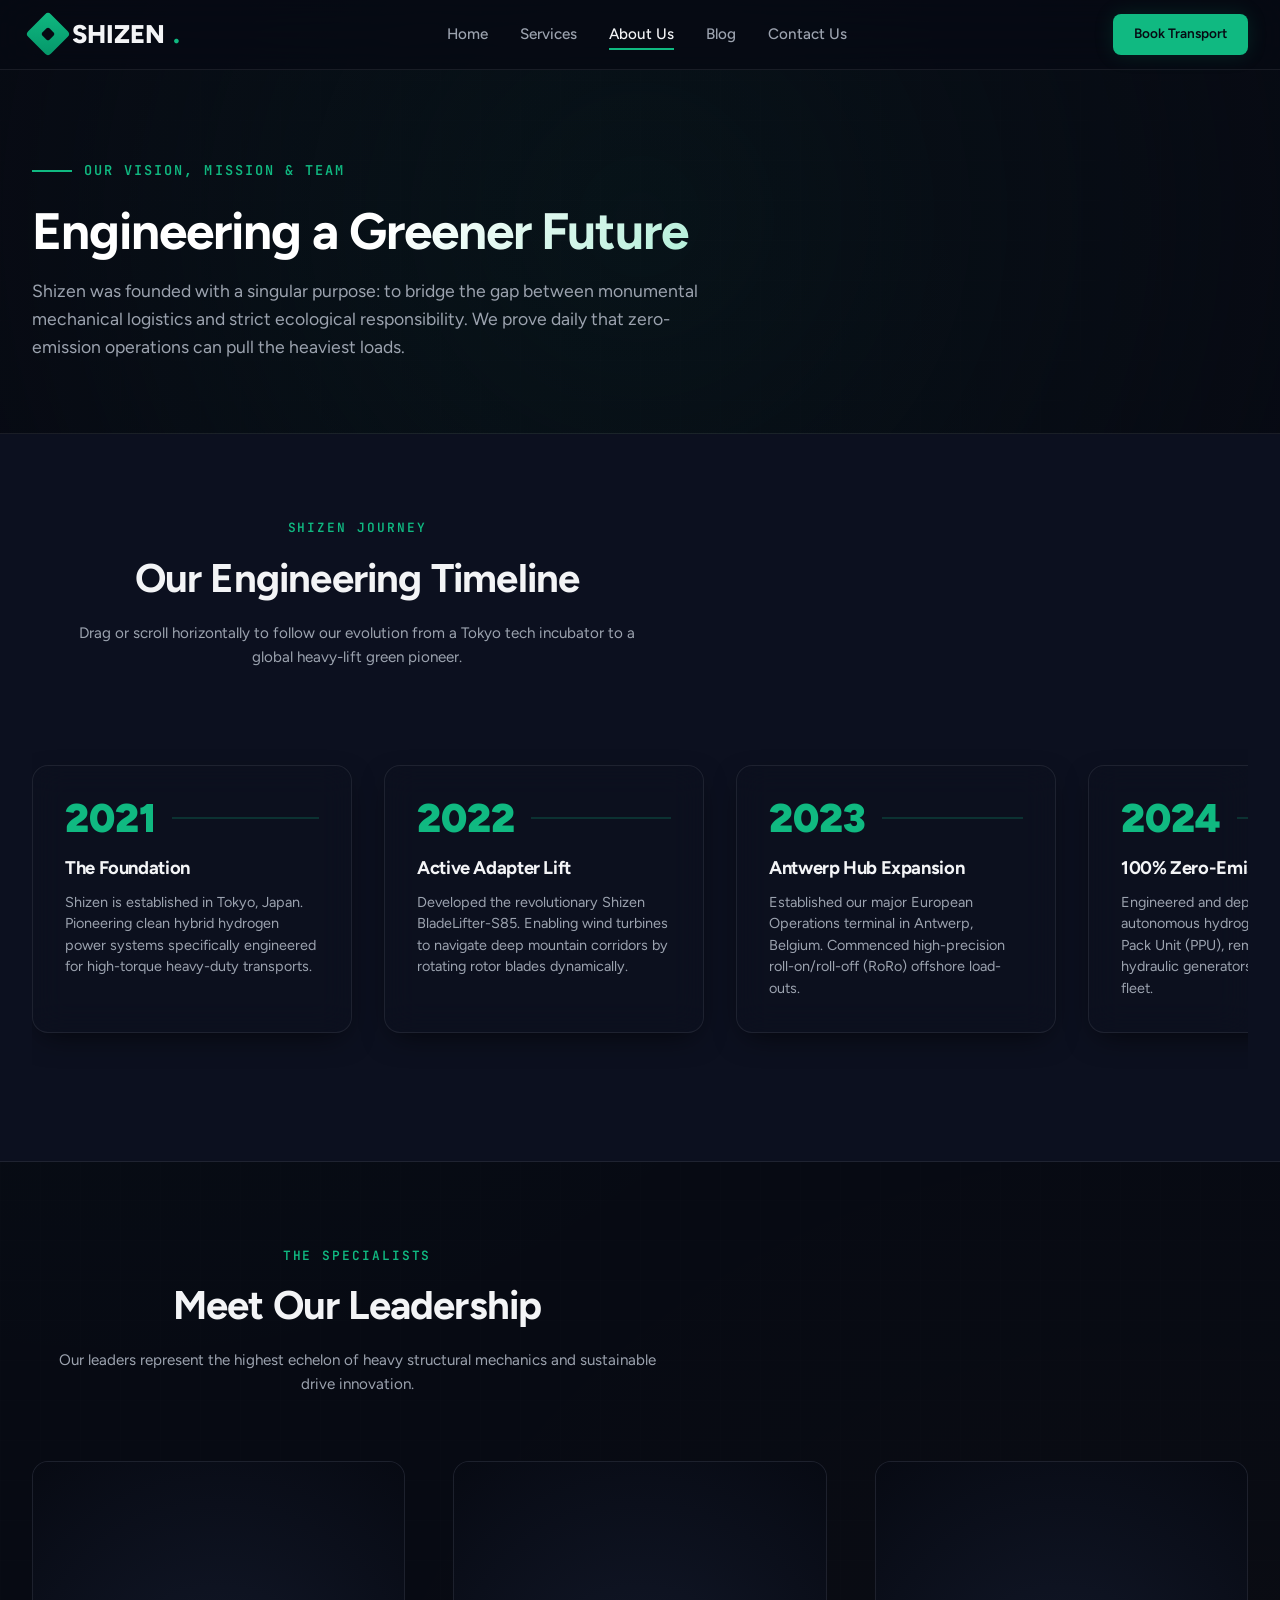
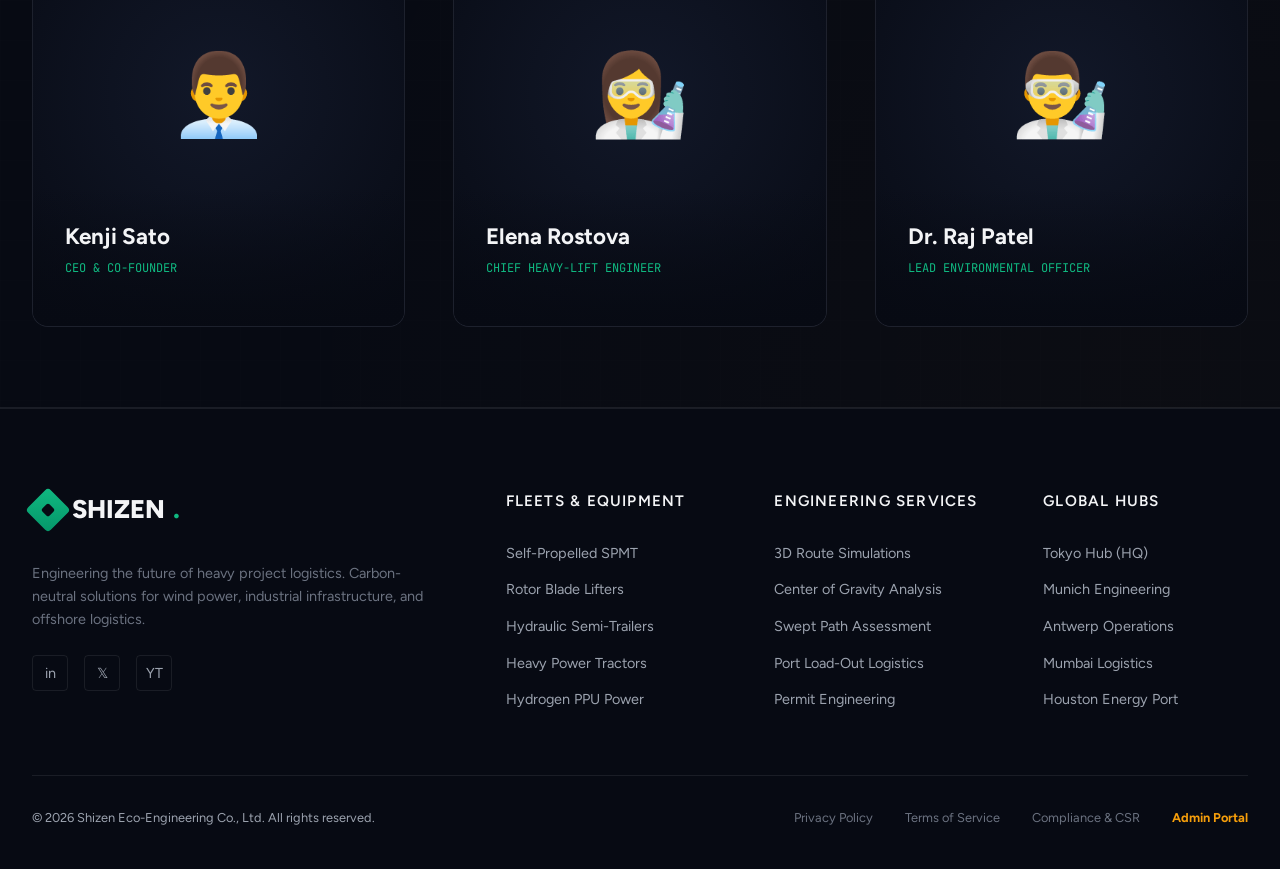
==== about.html @ d4174690 "Initial commit: Shizen Eco-Engineering Corporate Website" ====
<!DOCTYPE html>
<html lang="en">
<head>
    <meta charset="UTF-8">
    <meta name="viewport" content="width=device-width, initial-scale=1.0">
    <!-- Primary SEO Meta Tags -->
    <title>About Us | Shizen - Eco-Engineering & Heavy Logistics</title>
    <meta name="description" content="Discover the history, leadership, and sustainability milestones of Shizen. Read about our horizontal engineering timeline and our heavy-lift executive team.">
    <meta name="keywords" content="Shizen logistics history, Kenji Sato CEO, heavy-lift engineering team, sustainable transport company, timeline of logistics innovation">
    <!-- Favicon (Fallback SVG) -->
    <link rel="icon" href="data:image/svg+xml,<svg xmlns=%22http://www.w3.org/2000/svg%22 viewBox=%220 0 100 100%22><rect width=%22100%22 height=%22100%22 rx=%2220%22 fill=%22%2310b981%22/><circle cx=%2250%22 cy=%2250%22 r=%2225%22 fill=%22%23070a13%22/></svg>">
    <!-- CSS Stylesheet -->
    <link rel="stylesheet" href="styles.css">
</head>
<body>

    <!-- --- Header / Navigation --- -->
    <header id="main-header" class="scrolled">
        <div class="container">
            <a href="index.html" class="logo" id="header-logo">
                <div class="logo-icon"></div>
                SHIZEN<span>.</span>
            </a>
            
            <nav id="navbar">
                <a href="index.html" id="nav-home">Home</a>
                <a href="services.html" id="nav-services">Services</a>
                <a href="about.html" class="active" id="nav-about">About Us</a>
                <a href="blog.html" id="nav-blog">Blog</a>
                <a href="contact.html" id="nav-contact">Contact Us</a>
            </nav>
            
            <div class="nav-actions">
                <a href="contact.html" class="btn btn-primary" style="padding: 0.55rem 1.25rem; font-size: 0.85rem;" id="nav-cta-quote">Book Transport</a>
            </div>
        </div>
    </header>

    <!-- --- Sub-Page Hero Header --- -->
    <section class="page-hero">
        <div class="container">
            <div class="hero-title-prefix">
                <div class="hero-title-line"></div>
                <span>Our Vision, Mission & Team</span>
            </div>
            <h1 class="page-hero-title text-gradient-emerald">Engineering a Greener Future</h1>
            <p class="page-hero-desc">
                Shizen was founded with a singular purpose: to bridge the gap between monumental mechanical logistics and strict ecological responsibility. We prove daily that zero-emission operations can pull the heaviest loads.
            </p>
        </div>
    </section>

    <!-- --- Corporate Engineering Timeline Section --- -->
    <section class="section-bg-darker" style="padding: 5rem 0; border-bottom: 1px solid var(--border-color);">
        <div class="container">
            <div class="section-header" style="text-align: center; margin-bottom: 3rem;">
                <span class="section-pre">Shizen Journey</span>
                <h2>Our Engineering Timeline</h2>
                <p class="color-text-secondary" style="max-width: 600px; margin: 0 auto; font-size:0.95rem;">Drag or scroll horizontally to follow our evolution from a Tokyo tech incubator to a global heavy-lift green pioneer.</p>
            </div>

            <!-- Timeline wrapper -->
            <div class="timeline-container">
                
                <div class="timeline-card glass-panel">
                    <div class="timeline-year">2021</div>
                    <h4>The Foundation</h4>
                    <p class="color-text-secondary" style="font-size: 0.9rem; line-height: 1.5;">
                        Shizen is established in Tokyo, Japan. Pioneering clean hybrid hydrogen power systems specifically engineered for high-torque heavy-duty transports.
                    </p>
                </div>

                <div class="timeline-card glass-panel">
                    <div class="timeline-year">2022</div>
                    <h4>Active Adapter Lift</h4>
                    <p class="color-text-secondary" style="font-size: 0.9rem; line-height: 1.5;">
                        Developed the revolutionary Shizen BladeLifter-S85. Enabling wind turbines to navigate deep mountain corridors by rotating rotor blades dynamically.
                    </p>
                </div>

                <div class="timeline-card glass-panel">
                    <div class="timeline-year">2023</div>
                    <h4>Antwerp Hub Expansion</h4>
                    <p class="color-text-secondary" style="font-size: 0.9rem; line-height: 1.5;">
                        Established our major European Operations terminal in Antwerp, Belgium. Commenced high-precision roll-on/roll-off (RoRo) offshore load-outs.
                    </p>
                </div>

                <div class="timeline-card glass-panel">
                    <div class="timeline-year">2024</div>
                    <h4>100% Zero-Emissions PPU</h4>
                    <p class="color-text-secondary" style="font-size: 0.9rem; line-height: 1.5;">
                        Engineered and deployed a fully autonomous hydrogen-fuel-cell Power Pack Unit (PPU), removing all diesel-hydraulic generators from our SPMT fleet.
                    </p>
                </div>

                <div class="timeline-card glass-panel">
                    <div class="timeline-year">2025</div>
                    <h4>Global 3D Corridor Twin</h4>
                    <p class="color-text-secondary" style="font-size: 0.9rem; line-height: 1.5;">
                        Completed scanning and digitization of over 10,000 kilometers of heavy-haul transport routes, building a comprehensive 3D physics digital twin network.
                    </p>
                </div>

            </div>
        </div>
    </section>

    <!-- --- meet our leaders Section --- -->
    <section style="padding: 5rem 0;">
        <div class="container">
            <div class="section-header" style="text-align: center; margin-bottom: 4rem;">
                <span class="section-pre">The Specialists</span>
                <h2>Meet Our Leadership</h2>
                <p class="color-text-secondary" style="max-width: 600px; margin: 0 auto; font-size:0.95rem;">Our leaders represent the highest echelon of heavy structural mechanics and sustainable drive innovation.</p>
            </div>

            <div class="leader-grid">
                
                <!-- Leader 1: Sato -->
                <div class="leader-card">
                    <div class="leader-photo">👨‍💼</div>
                    <div class="leader-info">
                        <div class="leader-name">Kenji Sato</div>
                        <div class="leader-title">CEO & Co-Founder</div>
                        <div class="leader-bio">
                            Kenji brings over 22 years of heavy logistics expertise. Previously leading major offshore projects at Toyo Marine, he founded Shizen to revolutionize transit sustainability without sacrificing heavy payload execution power.
                        </div>
                    </div>
                </div>

                <!-- Leader 2: Rostova -->
                <div class="leader-card">
                    <div class="leader-photo">👩‍🔬</div>
                    <div class="leader-info">
                        <div class="leader-name">Elena Rostova</div>
                        <div class="leader-title">Chief Heavy-Lift Engineer</div>
                        <div class="leader-bio">
                            Elena oversees all structural integrity, stability calculations, and center of gravity audits. A graduate of Munich Technical University, she is a world-renowned authority on ballast engineering and SPMT matrix safety limits.
                        </div>
                    </div>
                </div>

                <!-- Leader 3: Patel -->
                <div class="leader-card">
                    <div class="leader-photo">👨‍🔬</div>
                    <div class="leader-info">
                        <div class="leader-name">Dr. Raj Patel</div>
                        <div class="leader-title">Lead Environmental Officer</div>
                        <div class="leader-bio">
                            Dr. Patel spearheads our zero-emission drivetrain development. Holding a PhD in electrochemistry, he designed the clean fuel cell systems that propel Shizen's modern fleet with absolute minimum carbon impact.
                        </div>
                    </div>
                </div>

            </div>
        </div>
    </section>

    <!-- --- Footer --- -->
    <footer>
        <div class="container">
            <div class="footer-grid">
                <!-- Branding column -->
                <div class="footer-brand">
                    <a href="index.html" class="logo" style="margin-bottom:0.5rem;" id="footer-logo">
                        <div class="logo-icon"></div>
                        SHIZEN<span>.</span>
                    </a>
                    <p>Engineering the future of heavy project logistics. Carbon-neutral solutions for wind power, industrial infrastructure, and offshore logistics.</p>
                    <div class="socials">
                        <a href="#" class="social-icon" aria-label="LinkedIn Account">in</a>
                        <a href="#" class="social-icon" aria-label="Twitter Account">𝕏</a>
                        <a href="#" class="social-icon" aria-label="YouTube Channel">YT</a>
                    </div>
                </div>
                
                <!-- Menu Column 1 -->
                <div class="footer-col">
                    <h4>Fleets & Equipment</h4>
                    <ul>
                        <li><a href="index.html#showroom" id="footer-link-spmt">Self-Propelled SPMT</a></li>
                        <li><a href="index.html#showroom" id="footer-link-blade">Rotor Blade Lifters</a></li>
                        <li><a href="index.html#showroom" id="footer-link-semi">Hydraulic Semi-Trailers</a></li>
                        <li><a href="index.html#showroom" id="footer-link-tractors">Heavy Power Tractors</a></li>
                        <li><a href="index.html#showroom" id="footer-link-ppus">Hydrogen PPU Power</a></li>
                    </ul>
                </div>
                
                <!-- Menu Column 2 -->
                <div class="footer-col">
                    <h4>Engineering Services</h4>
                    <ul>
                        <li><a href="index.html#simulator" id="footer-link-route">3D Route Simulations</a></li>
                        <li><a href="index.html#calculator" id="footer-link-load">Center of Gravity Analysis</a></li>
                        <li><a href="index.html#calculator" id="footer-link-swept">Swept Path Assessment</a></li>
                        <li><a href="index.html#projects" id="footer-link-case">Port Load-Out Logistics</a></li>
                        <li><a href="index.html#projects" id="footer-link-permits">Permit Engineering</a></li>
                    </ul>
                </div>
                
                <!-- Menu Column 3 -->
                <div class="footer-col">
                    <h4>Global Hubs</h4>
                    <ul>
                        <li><a href="contact.html" id="footer-link-japan">Tokyo Hub (HQ)</a></li>
                        <li><a href="contact.html" id="footer-link-germany">Munich Engineering</a></li>
                        <li><a href="contact.html" id="footer-link-belgium">Antwerp Operations</a></li>
                        <li><a href="contact.html" id="footer-link-india">Mumbai Logistics</a></li>
                        <li><a href="contact.html" id="footer-link-usa">Houston Energy Port</a></li>
                    </ul>
                </div>
            </div>
            
            <div class="footer-bottom">
                <p>&copy; 2026 Shizen Eco-Engineering Co., Ltd. All rights reserved.</p>
                <div class="footer-bottom-links">
                    <a href="#" id="footer-link-privacy">Privacy Policy</a>
                    <a href="#" id="footer-link-terms">Terms of Service</a>
                    <a href="#" id="footer-link-compliance">Compliance & CSR</a>
                    <a href="admin.html" id="footer-link-admin" style="color:var(--color-accent-orange); font-weight:bold;">Admin Portal</a>
                </div>
            </div>
        </div>
    </footer>

    <!-- JS Logic Script -->
    <script src="app.js"></script>
</body>
</html>
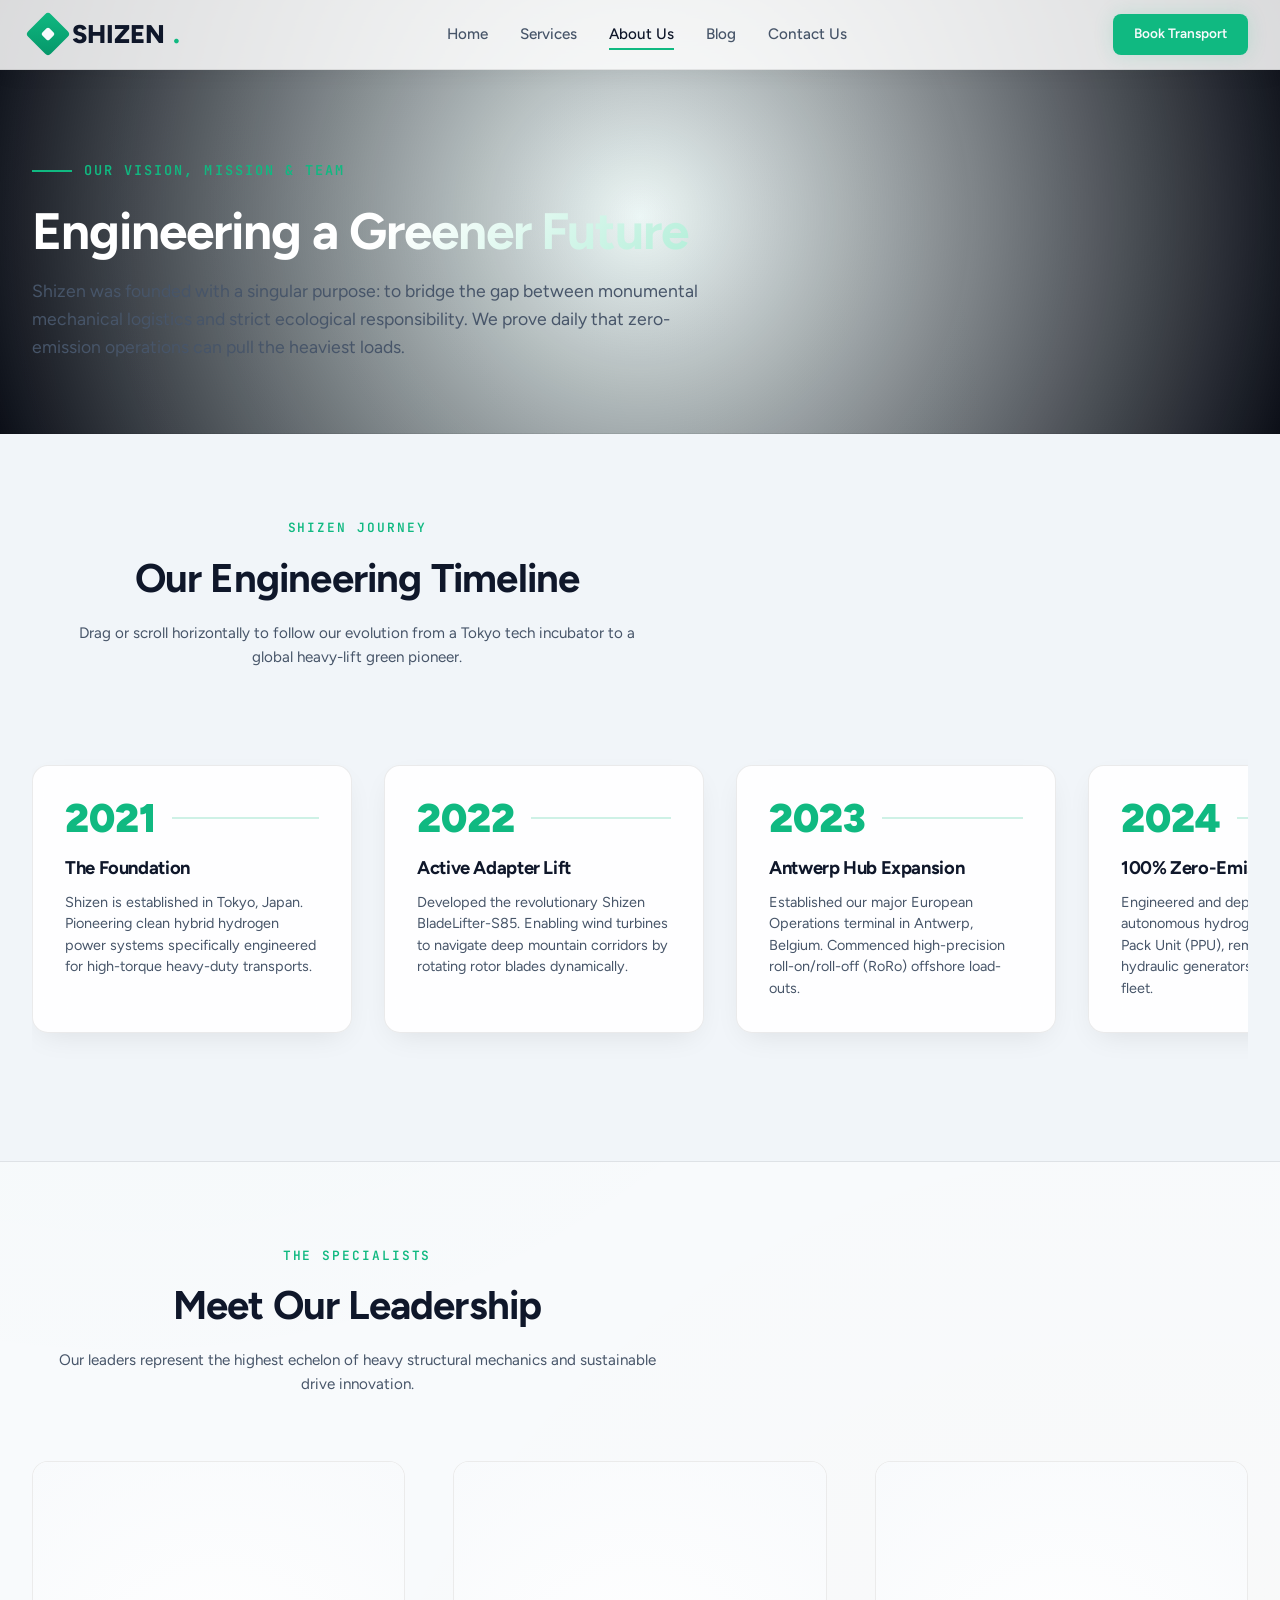
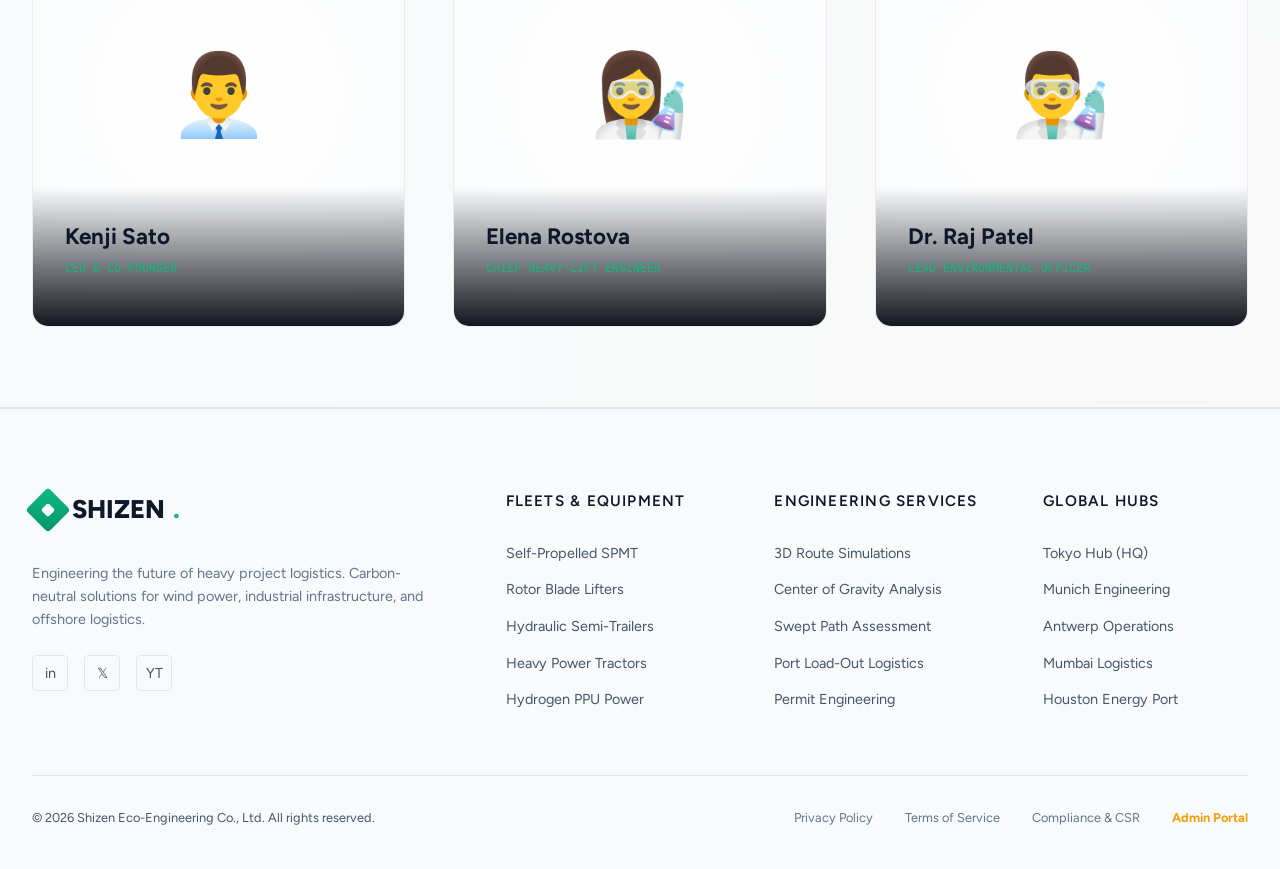
==== commit e51bed1c: "Refine light theme styling and implement mobile responsive header menu" ====
--- a/about.html
+++ b/about.html
@@ -30,6 +30,7 @@
                 <a href="contact.html" id="nav-contact">Contact Us</a>
             </nav>
             
+            <button class="mobile-menu-btn" aria-label="Toggle Menu"><span></span><span></span><span></span></button>
             <div class="nav-actions">
                 <a href="contact.html" class="btn btn-primary" style="padding: 0.55rem 1.25rem; font-size: 0.85rem;" id="nav-cta-quote">Book Transport</a>
             </div>
@@ -228,3 +229,5 @@
     <script src="app.js"></script>
 </body>
 </html>
+
+
--- a/styles.css
+++ b/styles.css
@@ -25,31 +25,31 @@
 /* --- Core Tokens & Theme Variables --- */
 :root {
     /* Color Palette */
-    --color-bg-darkest: #070a13;
-    --color-bg-darker: #0c101f;
-    --color-bg-dark: #121829;
-    --color-bg-card: rgba(12, 16, 31, 0.75);
-    --color-bg-card-hover: rgba(22, 30, 49, 0.9);
+    --color-bg-darkest: #f8fafc;
+    --color-bg-darker: #f1f5f9;
+    --color-bg-dark: #ffffff;
+    --color-bg-card: rgba(255, 255, 255, 0.9);
+    --color-bg-card-hover: rgba(248, 250, 252, 0.95);
     
     /* Branding Accents */
     --color-accent-emerald: #10b981;
-    --color-accent-emerald-glow: rgba(16, 185, 129, 0.25);
-    --color-accent-emerald-dark: #065f46;
+    --color-accent-emerald-glow: rgba(16, 185, 129, 0.15);
+    --color-accent-emerald-dark: #047857;
     
     --color-accent-orange: #f59e0b;
-    --color-accent-orange-glow: rgba(245, 158, 11, 0.25);
+    --color-accent-orange-glow: rgba(245, 158, 11, 0.15);
     
     --color-danger: #ef4444;
-    --color-danger-glow: rgba(239, 68, 68, 0.25);
+    --color-danger-glow: rgba(239, 68, 68, 0.15);
     
     /* Text Colors */
-    --color-text-primary: #f3f4f6;
-    --color-text-secondary: #9ca3af;
-    --color-text-muted: #6b7280;
-    --color-text-accent: #34d399;
+    --color-text-primary: #0f172a;
+    --color-text-secondary: #475569;
+    --color-text-muted: #64748b;
+    --color-text-accent: #059669;
     
     /* Structural Elements */
-    --border-color: rgba(255, 255, 255, 0.08);
+    --border-color: rgba(0, 0, 0, 0.08);
     --border-color-active: rgba(16, 185, 129, 0.4);
     --border-color-hazard: rgba(245, 158, 11, 0.4);
     
@@ -59,7 +59,7 @@
     --font-mono: 'JetBrains Mono', monospace;
     
     /* Shadows & Transitions */
-    --shadow-premium: 0 10px 30px -10px rgba(0, 0, 0, 0.7);
+    --shadow-premium: 0 10px 30px -10px rgba(0, 0, 0, 0.1);
     --shadow-glow: 0 0 20px rgba(16, 185, 129, 0.15);
     --shadow-glow-orange: 0 0 20px rgba(245, 158, 11, 0.15);
     --transition-smooth: all 0.4s cubic-bezier(0.16, 1, 0.3, 1);
@@ -159,7 +159,7 @@
 }
 
 .glass-panel:hover {
-    border-color: rgba(255, 255, 255, 0.12);
+    border-color: rgba(0, 0, 0, 0.15);
 }
 
 /* Safety Hazard Stripe Borders */
@@ -292,10 +292,11 @@
 }
 
 header.scrolled {
-    background: rgba(7, 10, 19, 0.85);
+    background: rgba(255, 255, 255, 0.85);
     backdrop-filter: blur(20px);
     -webkit-backdrop-filter: blur(20px);
     border-bottom: 1px solid var(--border-color);
+    box-shadow: 0 4px 20px rgba(0, 0, 0, 0.05);
     padding: 0.85rem 0;
 }
 
@@ -408,13 +409,23 @@
 
 /* --- Hero Section & Full Screen 3D Backdrop --- */
 .hero {
+    /* Force dark mode for the hero section */
+    --color-bg-darkest: #070a13;
+    --color-bg-darker: #0c101f;
+    --color-bg-dark: #121829;
+    --color-bg-card: rgba(12, 16, 31, 0.75);
+    --color-text-primary: #f3f4f6;
+    --color-text-secondary: #9ca3af;
+    --color-text-muted: #6b7280;
+    --border-color: rgba(255, 255, 255, 0.08);
+
     position: relative;
     width: 100%;
     height: 100vh;
     display: flex;
     align-items: center;
     overflow: hidden;
-    padding: 0;
+    padding-top: 120px;
 }
 
 /* Full Screen Immersive 3D Visualizer backdrop */
@@ -1045,7 +1056,7 @@
 .cargo-preset-card {
     position: relative;
     border: 1px solid var(--border-color);
-    background: rgba(255, 255, 255, 0.01);
+    background: rgba(0, 0, 0, 0.02);
     border-radius: var(--radius-md);
     padding: 1.25rem 1rem;
     cursor: pointer;
@@ -1064,8 +1075,8 @@
 }
 
 .cargo-preset-card:hover {
-    border-color: rgba(255, 255, 255, 0.15);
-    background: rgba(255, 255, 255, 0.03);
+    border-color: rgba(0, 0, 0, 0.15);
+    background: rgba(0, 0, 0, 0.05);
 }
 
 .cargo-preset-card.active {
@@ -1100,7 +1111,7 @@
     width: 100%;
     height: 6px;
     border-radius: 10px;
-    background: rgba(255, 255, 255, 0.06);
+    background: rgba(0, 0, 0, 0.1);
     outline: none;
     margin: 1rem 0;
 }
@@ -1336,6 +1347,16 @@
 
 /* Dynamic Interactive SVG Canvas */
 .interactive-canvas-panel {
+    /* Force Dark Mode for this specific panel */
+    --color-bg-darkest: #070a13;
+    --color-bg-darker: #0c101f;
+    --color-bg-dark: #121829;
+    --color-bg-card: rgba(12, 16, 31, 0.75);
+    --color-text-primary: #f3f4f6;
+    --color-text-secondary: #9ca3af;
+    --color-text-muted: #6b7280;
+    --border-color: rgba(255, 255, 255, 0.08);
+
     background: var(--color-bg-darker);
     border: 1px solid var(--border-color);
     border-radius: var(--radius-lg);
@@ -1609,7 +1630,7 @@
     left: 4.5rem;
     right: 4.5rem;
     height: 2px;
-    background: rgba(255, 255, 255, 0.06);
+    background: rgba(0, 0, 0, 0.1);
     z-index: 1;
 }
 
@@ -1706,7 +1727,7 @@
 select,
 textarea {
     width: 100%;
-    background: rgba(7, 10, 19, 0.4);
+    background: rgba(0, 0, 0, 0.03);
     border: 1px solid var(--border-color);
     padding: 0.85rem 1.25rem;
     border-radius: var(--radius-md);
@@ -1720,7 +1741,7 @@
 input:focus, select:focus, textarea:focus {
     border-color: var(--color-accent-emerald);
     box-shadow: 0 0 10px rgba(16, 185, 129, 0.15);
-    background: rgba(7, 10, 19, 0.6);
+    background: #ffffff;
 }
 
 textarea {
@@ -1733,7 +1754,7 @@
     display: flex;
     justify-content: space-between;
     padding: 2rem 3rem;
-    background: rgba(7, 10, 19, 0.2);
+    background: rgba(0, 0, 0, 0.03);
     border-top: 1px solid var(--border-color);
     border-radius: 0 0 var(--radius-lg) var(--radius-lg);
 }
@@ -2384,7 +2405,7 @@
 
 .newsletter-form input[type="email"] {
     flex-grow: 1;
-    background: rgba(7, 10, 19, 0.5);
+    background: rgba(0, 0, 0, 0.03);
     border: 1px solid var(--border-color);
     border-radius: var(--radius-md);
     padding: 0.85rem 1.25rem;
@@ -2485,7 +2506,7 @@
         display: flex;
         justify-content: space-between;
         align-items: center;
-        border-bottom: 1px dashed rgba(255,255,255,0.05);
+        border-bottom: 1px dashed rgba(0,0,0,0.1);
         padding-bottom: 0.75rem;
     }
     .estimator-output-box label {
@@ -2880,4 +2901,70 @@
     .blog-modal-title {
         font-size: 1.8rem;
     }
-}+}
+/* --- Mobile Menu Styles --- */
+.mobile-menu-btn {
+    display: none;
+    background: none;
+    border: none;
+    cursor: pointer;
+    padding: 0.5rem;
+    z-index: 1001;
+}
+
+.mobile-menu-btn span {
+    display: block;
+    width: 25px;
+    height: 2px;
+    background-color: var(--color-text-primary);
+    margin: 5px 0;
+    transition: var(--transition-smooth);
+}
+
+.mobile-menu-btn.active span:nth-child(1) {
+    transform: rotate(45deg) translate(5px, 5px);
+}
+.mobile-menu-btn.active span:nth-child(2) {
+    opacity: 0;
+}
+.mobile-menu-btn.active span:nth-child(3) {
+    transform: rotate(-45deg) translate(5px, -5px);
+}
+
+@media (max-width: 992px) {
+    .mobile-menu-btn {
+        display: block;
+    }
+    
+    #navbar {
+        position: fixed;
+        top: 0;
+        right: -100%;
+        width: 300px;
+        height: 100vh;
+        background: var(--color-bg-card);
+        backdrop-filter: blur(20px);
+        -webkit-backdrop-filter: blur(20px);
+        display: flex;
+        flex-direction: column;
+        align-items: center;
+        justify-content: center;
+        gap: 2rem;
+        transition: right 0.4s cubic-bezier(0.16, 1, 0.3, 1);
+        z-index: 1000;
+        box-shadow: -5px 0 25px rgba(0,0,0,0.1);
+        border-left: 1px solid var(--border-color);
+    }
+    
+    #navbar.active {
+        right: 0;
+    }
+    
+    #navbar a {
+        font-size: 1.25rem;
+    }
+    
+    .nav-actions {
+        display: none; /* Hide CTA button on mobile for cleaner header, or move to mobile menu */
+    }
+}
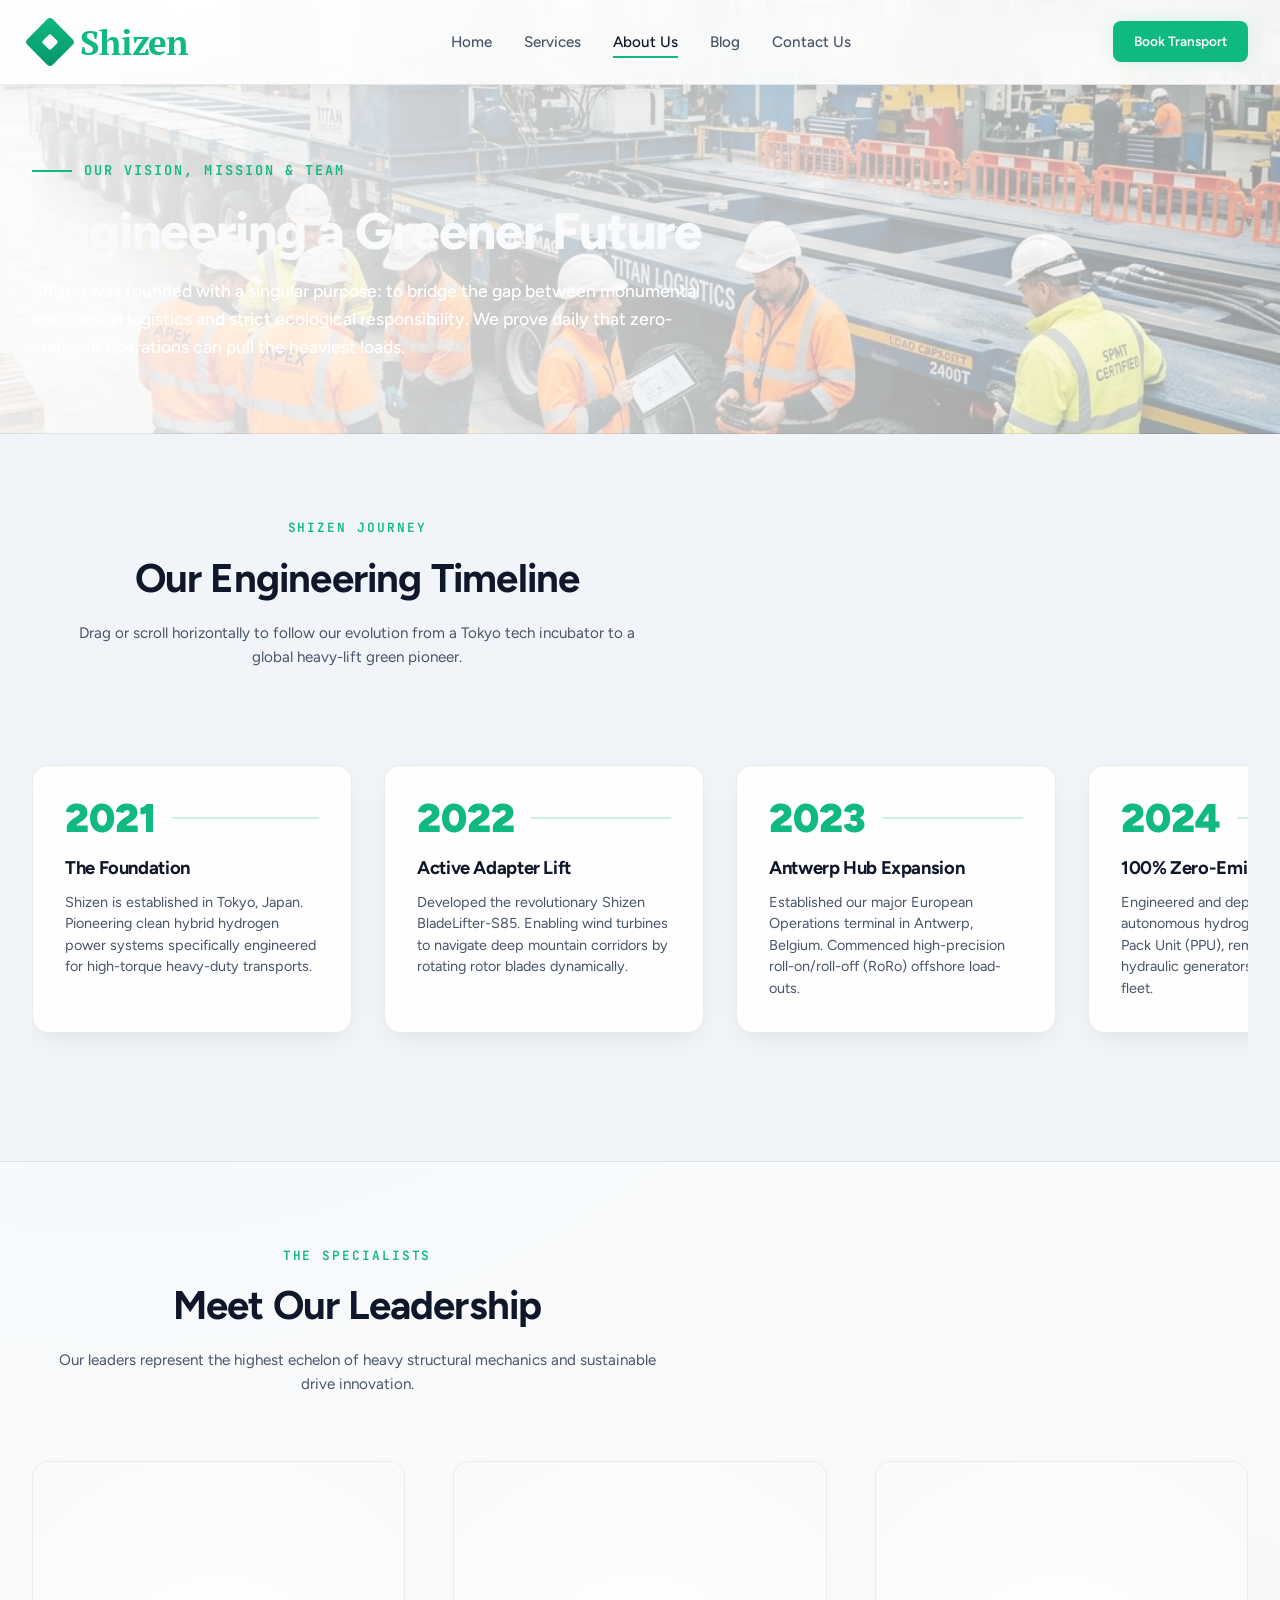
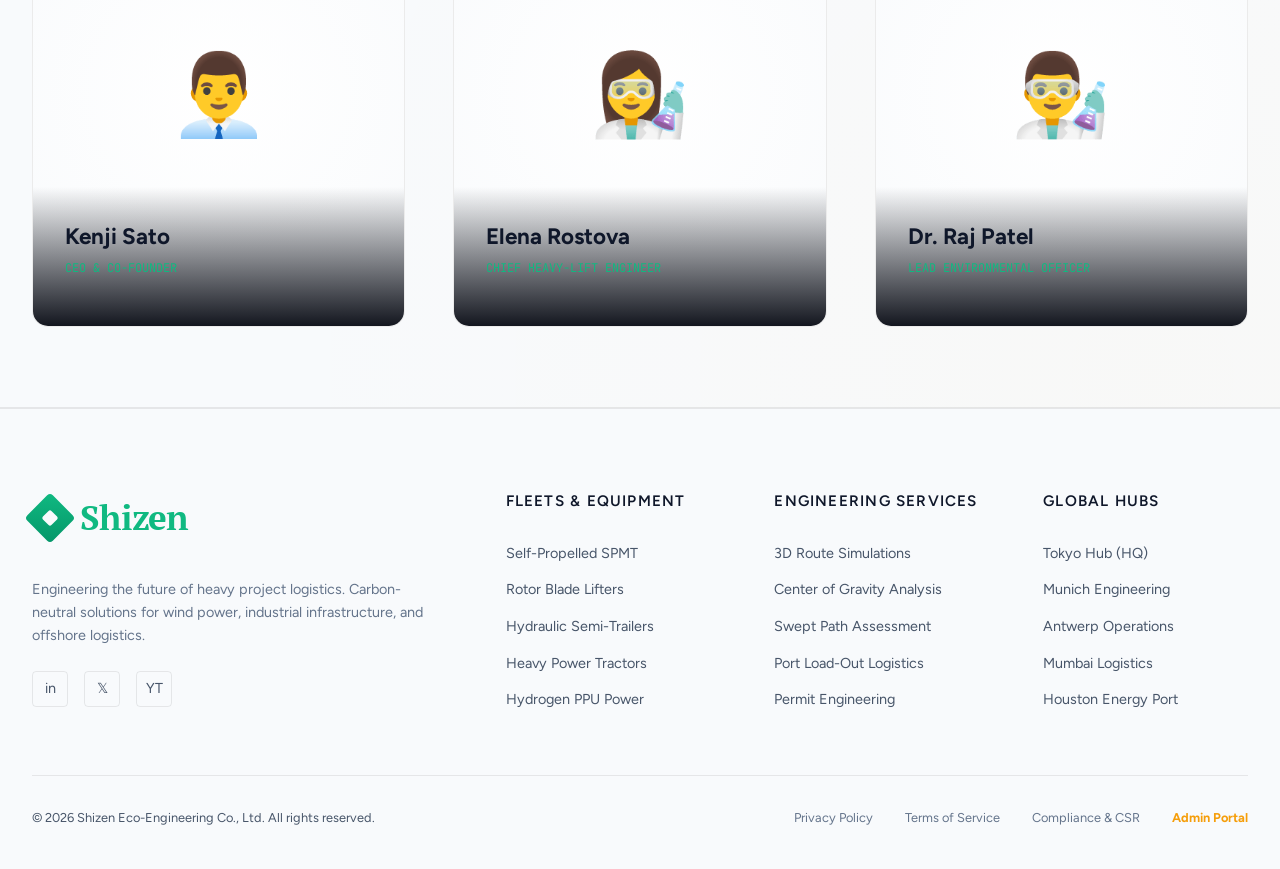
==== commit 0b0cf593: "Update logo to PT Serif HTML/CSS and add SPMT banners with improved text contrast" ====
--- a/about.html
+++ b/about.html
@@ -18,8 +18,7 @@
     <header id="main-header" class="scrolled">
         <div class="container">
             <a href="index.html" class="logo" id="header-logo">
-                <div class="logo-icon"></div>
-                SHIZEN<span>.</span>
+                <div class="logo-icon"></div><span class="logo-text">Shizen</span>
             </a>
             
             <nav id="navbar">
@@ -38,13 +37,13 @@
     </header>
 
     <!-- --- Sub-Page Hero Header --- -->
-    <section class="page-hero">
+    <section class="page-hero" style="background: linear-gradient(to right, rgba(255, 255, 255, 0.9) 0%, rgba(255, 255, 255, 0.6) 100%), url('assets/about-banner.png') center/cover no-repeat;">
         <div class="container">
             <div class="hero-title-prefix">
                 <div class="hero-title-line"></div>
                 <span>Our Vision, Mission & Team</span>
             </div>
-            <h1 class="page-hero-title text-gradient-emerald">Engineering a Greener Future</h1>
+            <h1 class="page-hero-title">Engineering a Greener Future</h1>
             <p class="page-hero-desc">
                 Shizen was founded with a singular purpose: to bridge the gap between monumental mechanical logistics and strict ecological responsibility. We prove daily that zero-emission operations can pull the heaviest loads.
             </p>
@@ -165,8 +164,7 @@
                 <!-- Branding column -->
                 <div class="footer-brand">
                     <a href="index.html" class="logo" style="margin-bottom:0.5rem;" id="footer-logo">
-                        <div class="logo-icon"></div>
-                        SHIZEN<span>.</span>
+                        <div class="logo-icon"></div><span class="logo-text">Shizen</span>
                     </a>
                     <p>Engineering the future of heavy project logistics. Carbon-neutral solutions for wind power, industrial infrastructure, and offshore logistics.</p>
                     <div class="socials">
@@ -231,3 +229,6 @@
 </html>
 
 
+
+
+
--- a/styles.css
+++ b/styles.css
@@ -1,6 +1,7 @@
 /* ==========================================================================
    SHIZEN ECO-ENGINEERING & HEAVY LOGISTICS - CSS DESIGN SYSTEM
    ========================================================================== */
+@import url('https://fonts.googleapis.com/css2?family=PT+Serif:wght@400;700&display=swap');
 
 @import url('https://fonts.googleapis.com/css2?family=Inter:wght@300;400;500;600;700&family=Outfit:wght@400;500;600;700;800;900&family=JetBrains+Mono:wght@400;500;700&display=swap');
 
@@ -309,12 +310,16 @@
 .logo {
     display: flex;
     align-items: center;
-    font-family: var(--font-heading);
-    font-weight: 800;
-    font-size: 1.6rem;
+    text-decoration: none;
+    gap: 0.75rem;
+}
+
+.logo-text {
+    font-family: 'PT Serif', serif;
+    font-weight: 700;
+    font-size: 2.2rem;
     color: var(--color-text-primary);
-    text-decoration: none;
-    gap: 0.5rem;
+    letter-spacing: -0.02em;
 }
 
 .logo span {
@@ -322,8 +327,8 @@
 }
 
 .logo-icon {
-    width: 32px;
-    height: 32px;
+    width: 36px;
+    height: 36px;
     background: linear-gradient(135deg, var(--color-accent-emerald), #059669);
     border-radius: var(--radius-sm);
     position: relative;
@@ -333,11 +338,11 @@
 .logo-icon::after {
     content: '';
     position: absolute;
-    width: 10px;
-    height: 10px;
+    width: 12px;
+    height: 12px;
     background: var(--color-bg-darkest);
-    top: 11px;
-    left: 11px;
+    top: 12px;
+    left: 12px;
     border-radius: 2px;
 }
 
@@ -2042,12 +2047,15 @@
     font-size: 3.2rem;
     line-height: 1.15;
     margin-bottom: 1rem;
+    color: var(--color-bg-darkest);
+    font-weight: 800;
 }
 
 .page-hero-desc {
     max-width: 680px;
     font-size: 1.1rem;
-    color: var(--color-text-secondary);
+    color: var(--color-bg-dark);
+    font-weight: 500;
 }
 
 /* --- Services Page Layout --- */
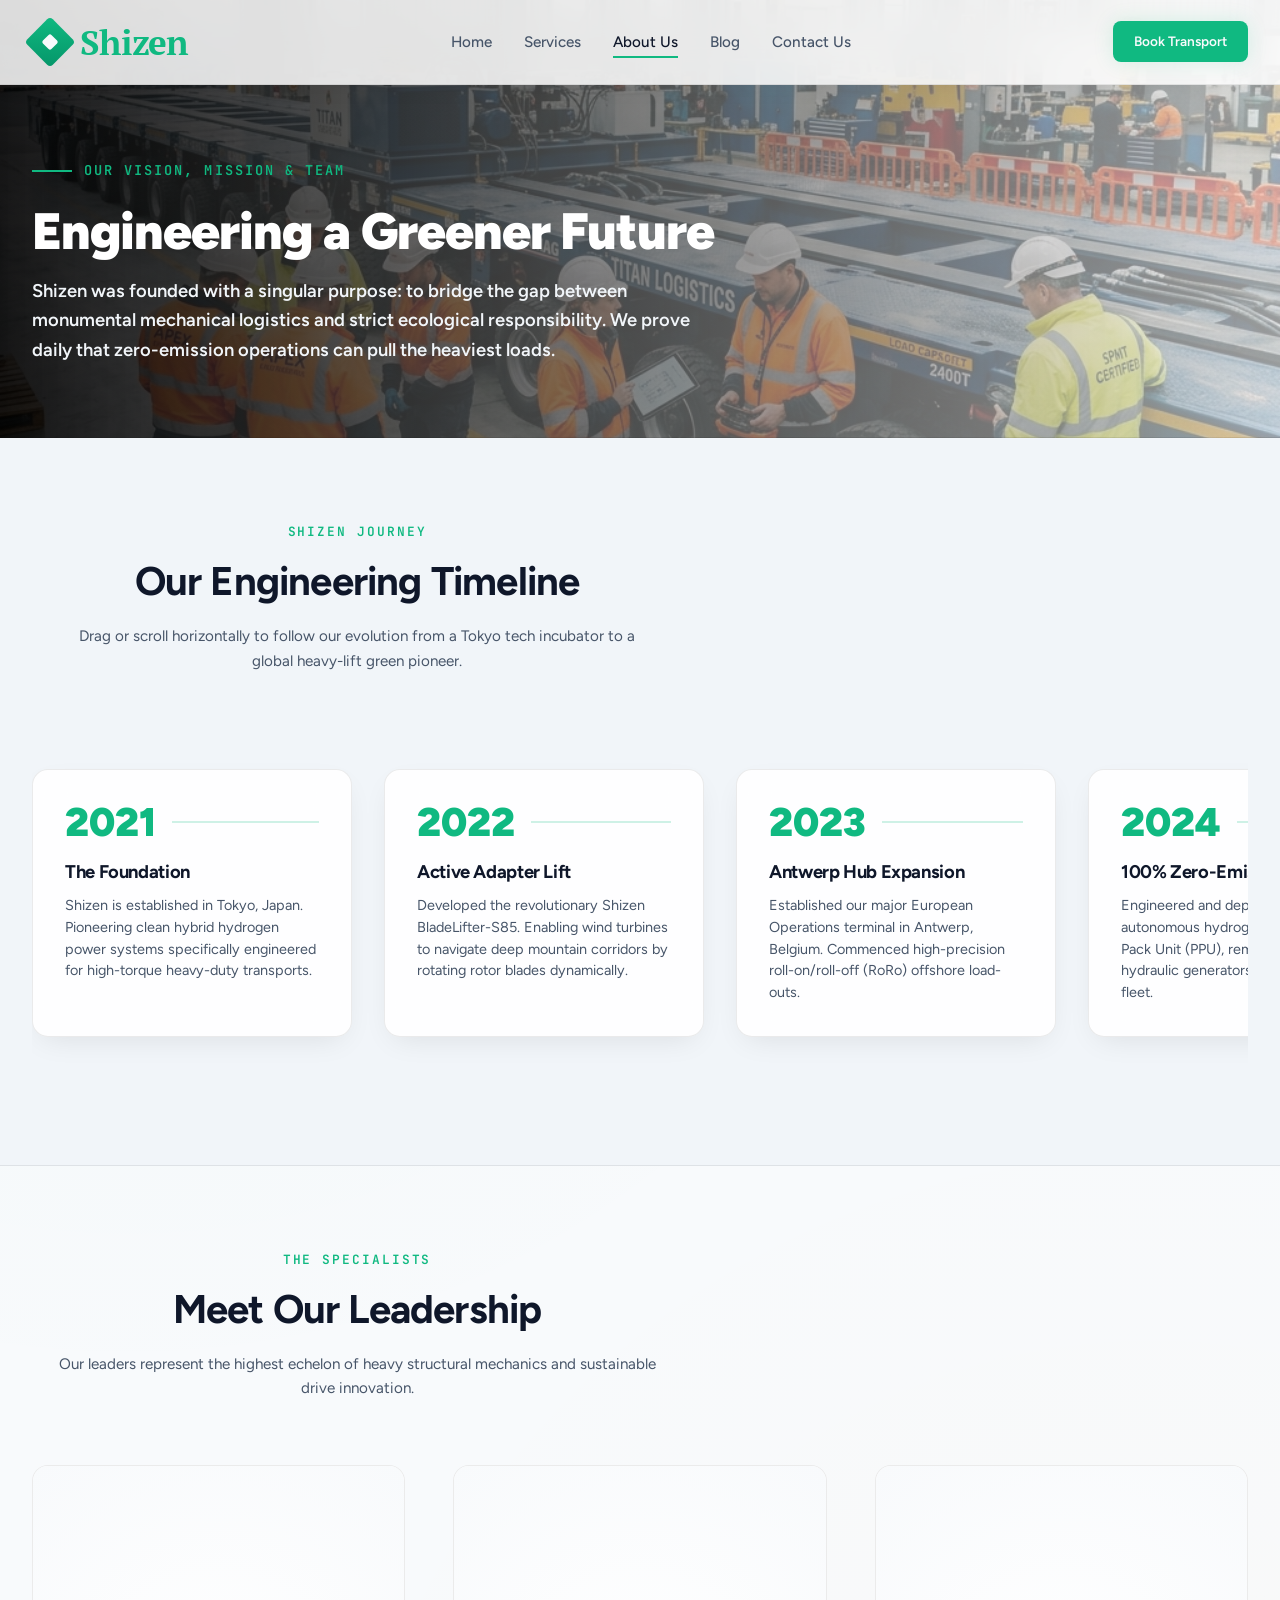
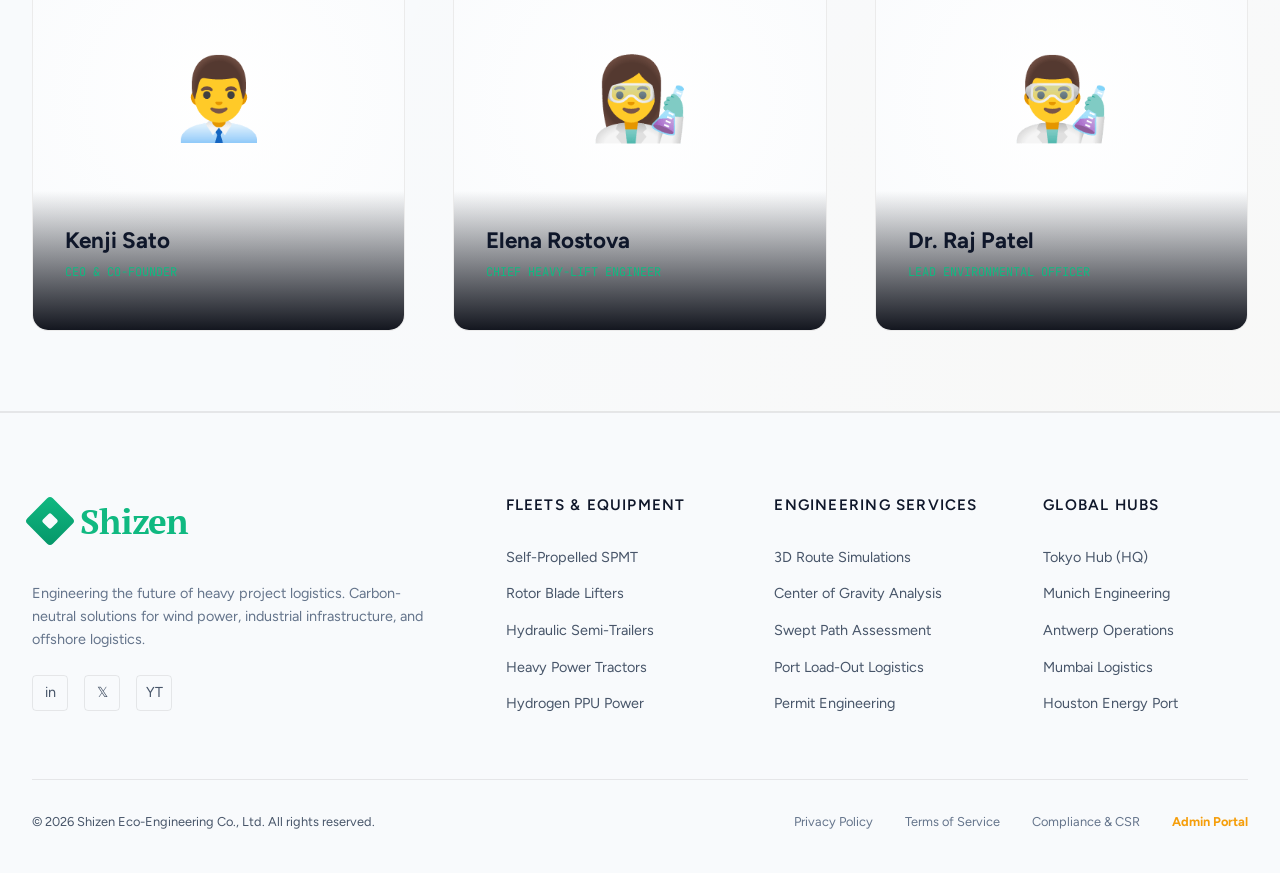
==== commit 51e12f14: "Update gradient banners to dark left and add Contact Us engineer banner" ====
--- a/about.html
+++ b/about.html
@@ -37,7 +37,7 @@
     </header>
 
     <!-- --- Sub-Page Hero Header --- -->
-    <section class="page-hero" style="background: linear-gradient(to right, rgba(255, 255, 255, 0.9) 0%, rgba(255, 255, 255, 0.6) 100%), url('assets/about-banner.png') center/cover no-repeat;">
+    <section class="page-hero" style="background: linear-gradient(to right, rgba(0, 0, 0, 0.9) 0%, rgba(255, 255, 255, 0.6) 100%), url('assets/about-banner.png') center/cover no-repeat;">
         <div class="container">
             <div class="hero-title-prefix">
                 <div class="hero-title-line"></div>
--- a/styles.css
+++ b/styles.css
@@ -2047,15 +2047,15 @@
     font-size: 3.2rem;
     line-height: 1.15;
     margin-bottom: 1rem;
-    color: var(--color-bg-darkest);
-    font-weight: 800;
+    color: #ffffff;
+    font-weight: 900;
 }
 
 .page-hero-desc {
     max-width: 680px;
-    font-size: 1.1rem;
-    color: var(--color-bg-dark);
-    font-weight: 500;
+    font-size: 1.15rem;
+    color: #f1f5f9;
+    font-weight: 600;
 }
 
 /* --- Services Page Layout --- */
